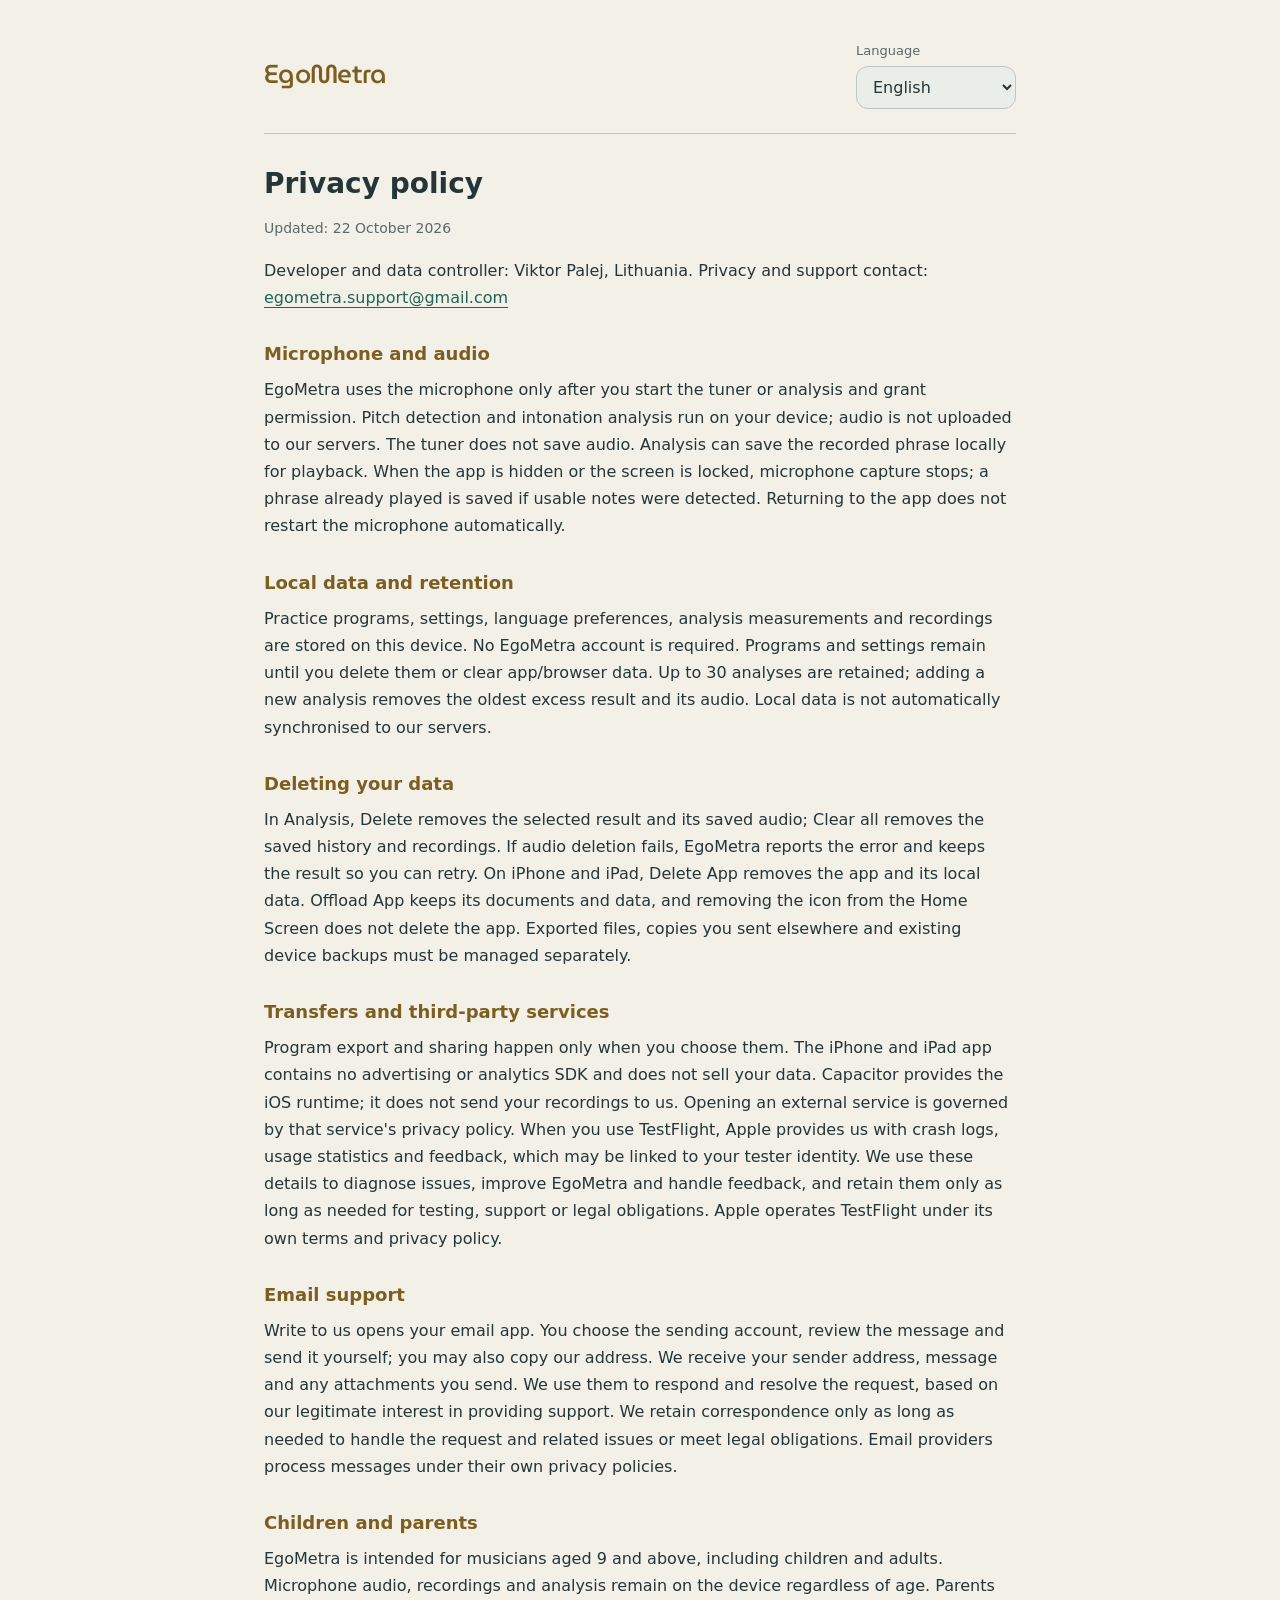
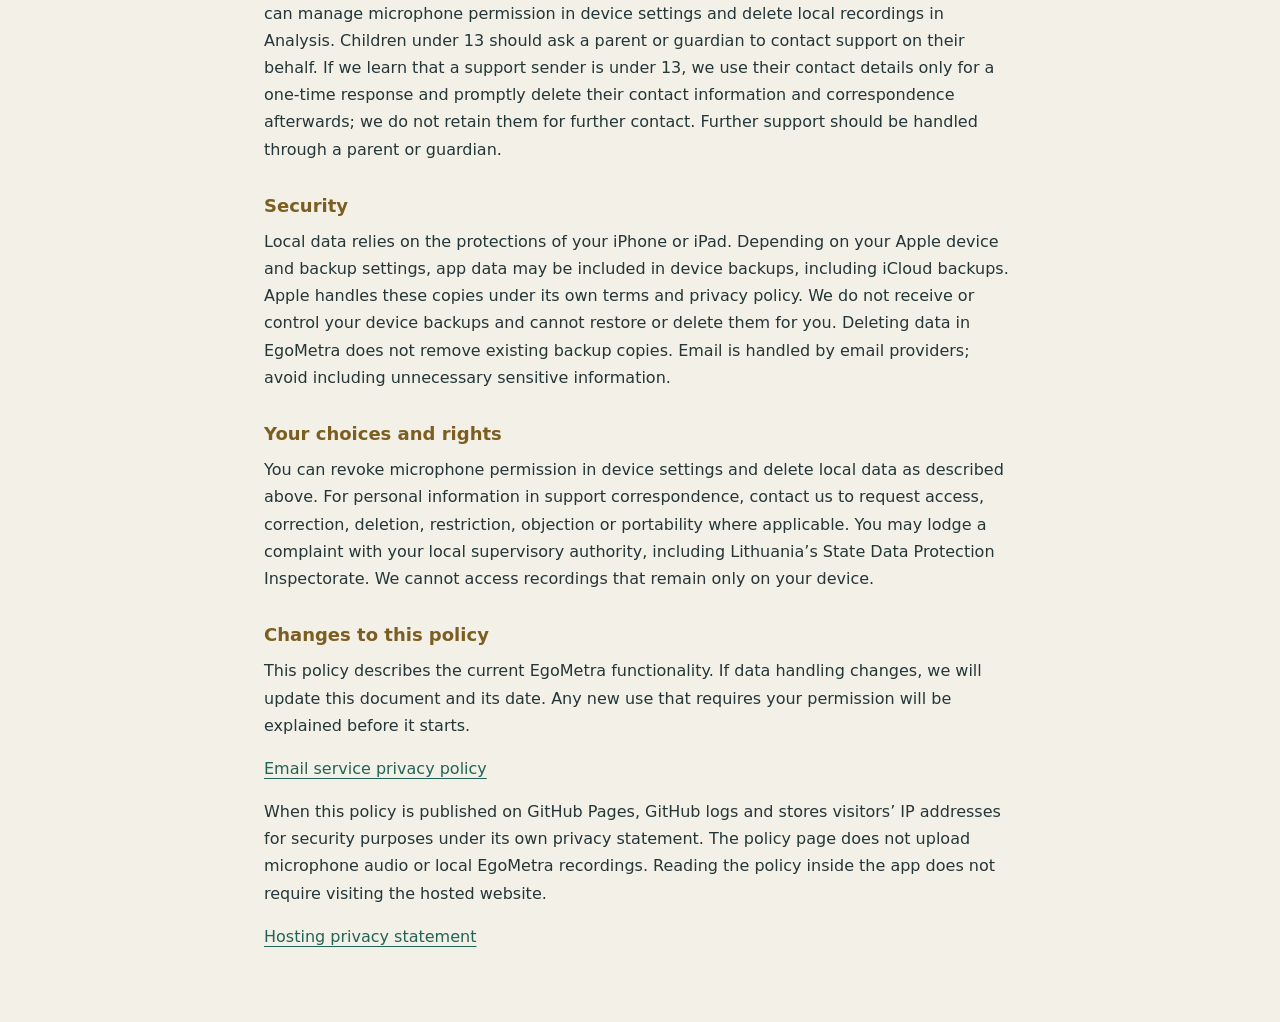
==== ios/privacy/index.html @ a22be8fb "Add iPhone and iPad support and privacy pages" ====
<!doctype html>
<html lang="en">
<head>
  <meta charset="utf-8">
  <meta name="viewport" content="width=device-width,initial-scale=1">
  <meta name="color-scheme" content="dark light">
  <meta name="description" content="EgoMetra privacy policy: microphone, local recordings, deletion and email support.">
  <title>EgoMetra · Privacy policy</title>
  <link rel="preload" href="assets/fonts/museomoderno-500-brand.ttf?v=108" as="font" type="font/ttf" crossorigin>
  <link rel="stylesheet" href="assets/css/privacy.css">
  <link rel="stylesheet" href="assets/css/brand.css?v=108">
</head>
<body>
  <main class="policy-shell">
    <header class="policy-header"><h1 class="brand-wordmark" translate="no">EgoMetra</h1><div class="language-control"><label id="privacy-language-label" for="privacy-language">Language</label><select id="privacy-language"></select></div></header>
    <article id="privacy-document"><h2>Privacy policy</h2><p class="privacy-updated">Updated: 22 October 2026</p><p>Developer and data controller: Viktor Palej, Lithuania. Privacy and support contact: <a href="mailto:egometra.support@gmail.com">egometra.support@gmail.com</a></p><h3>Microphone and audio</h3><p>EgoMetra uses the microphone only after you start the tuner or analysis and grant permission. Pitch detection and intonation analysis run on your device; audio is not uploaded to our servers. The tuner does not save audio. Analysis can save the recorded phrase locally for playback. When the app is hidden or the screen is locked, microphone capture stops; a phrase already played is saved if usable notes were detected. Returning to the app does not restart the microphone automatically.</p><h3>Local data and retention</h3><p>Practice programs, settings, language preferences, analysis measurements and recordings are stored on this device. No EgoMetra account is required. Programs and settings remain until you delete them or clear app/browser data. Up to 30 analyses are retained; adding a new analysis removes the oldest excess result and its audio. Local data is not automatically synchronised to our servers.</p><h3>Deleting your data</h3><p>In Analysis, Delete removes the selected result and its saved audio; Clear all removes the saved history and recordings. If audio deletion fails, EgoMetra reports the error and keeps the result so you can retry. On iPhone and iPad, Delete App removes the app and its local data. Offload App keeps its documents and data, and removing the icon from the Home Screen does not delete the app. Exported files, copies you sent elsewhere and existing device backups must be managed separately.</p><h3>Transfers and third-party services</h3><p>Program export and sharing happen only when you choose them. The iPhone and iPad app contains no advertising or analytics SDK and does not sell your data. Capacitor provides the iOS runtime; it does not send your recordings to us. Opening an external service is governed by that service&#39;s privacy policy. When you use TestFlight, Apple provides us with crash logs, usage statistics and feedback, which may be linked to your tester identity. We use these details to diagnose issues, improve EgoMetra and handle feedback, and retain them only as long as needed for testing, support or legal obligations. Apple operates TestFlight under its own terms and privacy policy.</p><h3>Email support</h3><p>Write to us opens your email app. You choose the sending account, review the message and send it yourself; you may also copy our address. We receive your sender address, message and any attachments you send. We use them to respond and resolve the request, based on our legitimate interest in providing support. We retain correspondence only as long as needed to handle the request and related issues or meet legal obligations. Email providers process messages under their own privacy policies.</p><h3>Children and parents</h3><p>EgoMetra is intended for musicians aged 9 and above, including children and adults. Microphone audio, recordings and analysis remain on the device regardless of age. Parents can manage microphone permission in device settings and delete local recordings in Analysis. Children under 13 should ask a parent or guardian to contact support on their behalf. If we learn that a support sender is under 13, we use their contact details only for a one-time response and promptly delete their contact information and correspondence afterwards; we do not retain them for further contact. Further support should be handled through a parent or guardian.</p><h3>Security</h3><p>Local data relies on the protections of your iPhone or iPad. Depending on your Apple device and backup settings, app data may be included in device backups, including iCloud backups. Apple handles these copies under its own terms and privacy policy. We do not receive or control your device backups and cannot restore or delete them for you. Deleting data in EgoMetra does not remove existing backup copies. Email is handled by email providers; avoid including unnecessary sensitive information.</p><h3>Your choices and rights</h3><p>You can revoke microphone permission in device settings and delete local data as described above. For personal information in support correspondence, contact us to request access, correction, deletion, restriction, objection or portability where applicable. You may lodge a complaint with your local supervisory authority, including Lithuania’s State Data Protection Inspectorate. We cannot access recordings that remain only on your device.</p><h3>Changes to this policy</h3><p>This policy describes the current EgoMetra functionality. If data handling changes, we will update this document and its date. Any new use that requires your permission will be explained before it starts.</p><p><a href="https://policies.google.com/privacy" target="_blank" rel="noopener noreferrer">Email service privacy policy</a></p><p>When this policy is published on GitHub Pages, GitHub logs and stores visitors’ IP addresses for security purposes under its own privacy statement. The policy page does not upload microphone audio or local EgoMetra recordings. Reading the policy inside the app does not require visiting the hosted website.</p><p><a href="https://docs.github.com/en/site-policy/privacy-policies/github-general-privacy-statement" target="_blank" rel="noopener noreferrer">Hosting privacy statement</a></p></article>
  </main>
  <script src="assets/js/privacy-content.js?v=ios16"></script>
  <script src="assets/js/privacy-page.js"></script>
</body>
</html>
---- ios/privacy/assets/css/privacy.css ----
:root{color-scheme:dark;--bg:#0a0f13;--card:#111c20;--text:#ece9df;--muted:#aab7b9;--gold:#d7b669;--border:#34464a}
*{box-sizing:border-box}
body{margin:0;background:var(--bg);color:var(--text);font:16px/1.7 system-ui,-apple-system,BlinkMacSystemFont,"Segoe UI",sans-serif}
.policy-shell{max-width:800px;margin:0 auto;padding:40px 24px 56px}
.policy-header{display:flex;align-items:center;justify-content:space-between;gap:24px;border-bottom:1px solid var(--border);padding-bottom:24px;margin-bottom:32px}
h1{font-size:26px;letter-spacing:.025em;margin:0;color:var(--gold)}
h2{font-size:28px;line-height:1.25;margin:0 0 16px}
h3{font-size:18px;line-height:1.4;margin:30px 0 10px;color:var(--gold)}
p{margin:0 0 16px}
a{color:#86c9bc;text-underline-offset:4px;overflow-wrap:anywhere}
.privacy-updated{font-size:14px;color:var(--muted)}
.language-control{display:flex;flex-direction:column;gap:4px;min-width:160px}
label{color:var(--muted);font-size:13px}
select{font:inherit;line-height:1.3;background:var(--card);color:var(--text);border:1px solid var(--border);border-radius:12px;padding:10px 12px;width:100%}
:focus-visible{outline:2px solid var(--gold);outline-offset:4px}
@media(max-width:420px){.policy-shell{padding:24px 18px 40px}.policy-header{align-items:flex-start;gap:16px}.language-control{min-width:130px}h1{font-size:22px}h2{font-size:25px}}
@media(prefers-color-scheme:light){:root{color-scheme:light;--bg:#f3f0e8;--card:#e9eee9;--text:#243638;--muted:#596a6b;--gold:#7c5e21;--border:#bac8c6}a{color:#216457}}
---- ios/privacy/assets/css/brand.css ----
/* Local wordmark font. Keep interface copy and the native launcher artwork
   independent of the product name. The font contains only EgoMetra glyphs. */
@font-face{
  font-family:"EgoMetra Wordmark";
  src:url("../fonts/museomoderno-500-brand.ttf?v=108") format("truetype");
  font-style:normal;
  font-weight:500;
  font-display:block;
}
.brand .brand-wordmark,
#about-panel .about-card .brand-wordmark,
.policy-header .brand-wordmark{
  font-family:"EgoMetra Wordmark",sans-serif;
  font-style:normal;
  font-weight:500;
  font-synthesis:none;
  font-kerning:normal;
  letter-spacing:-.025em;
  line-height:1.25;
  white-space:nowrap;
}
.brand .brand-wordmark{letter-spacing:-.015em}
#about-panel .about-card .brand-wordmark{font-size:32px}
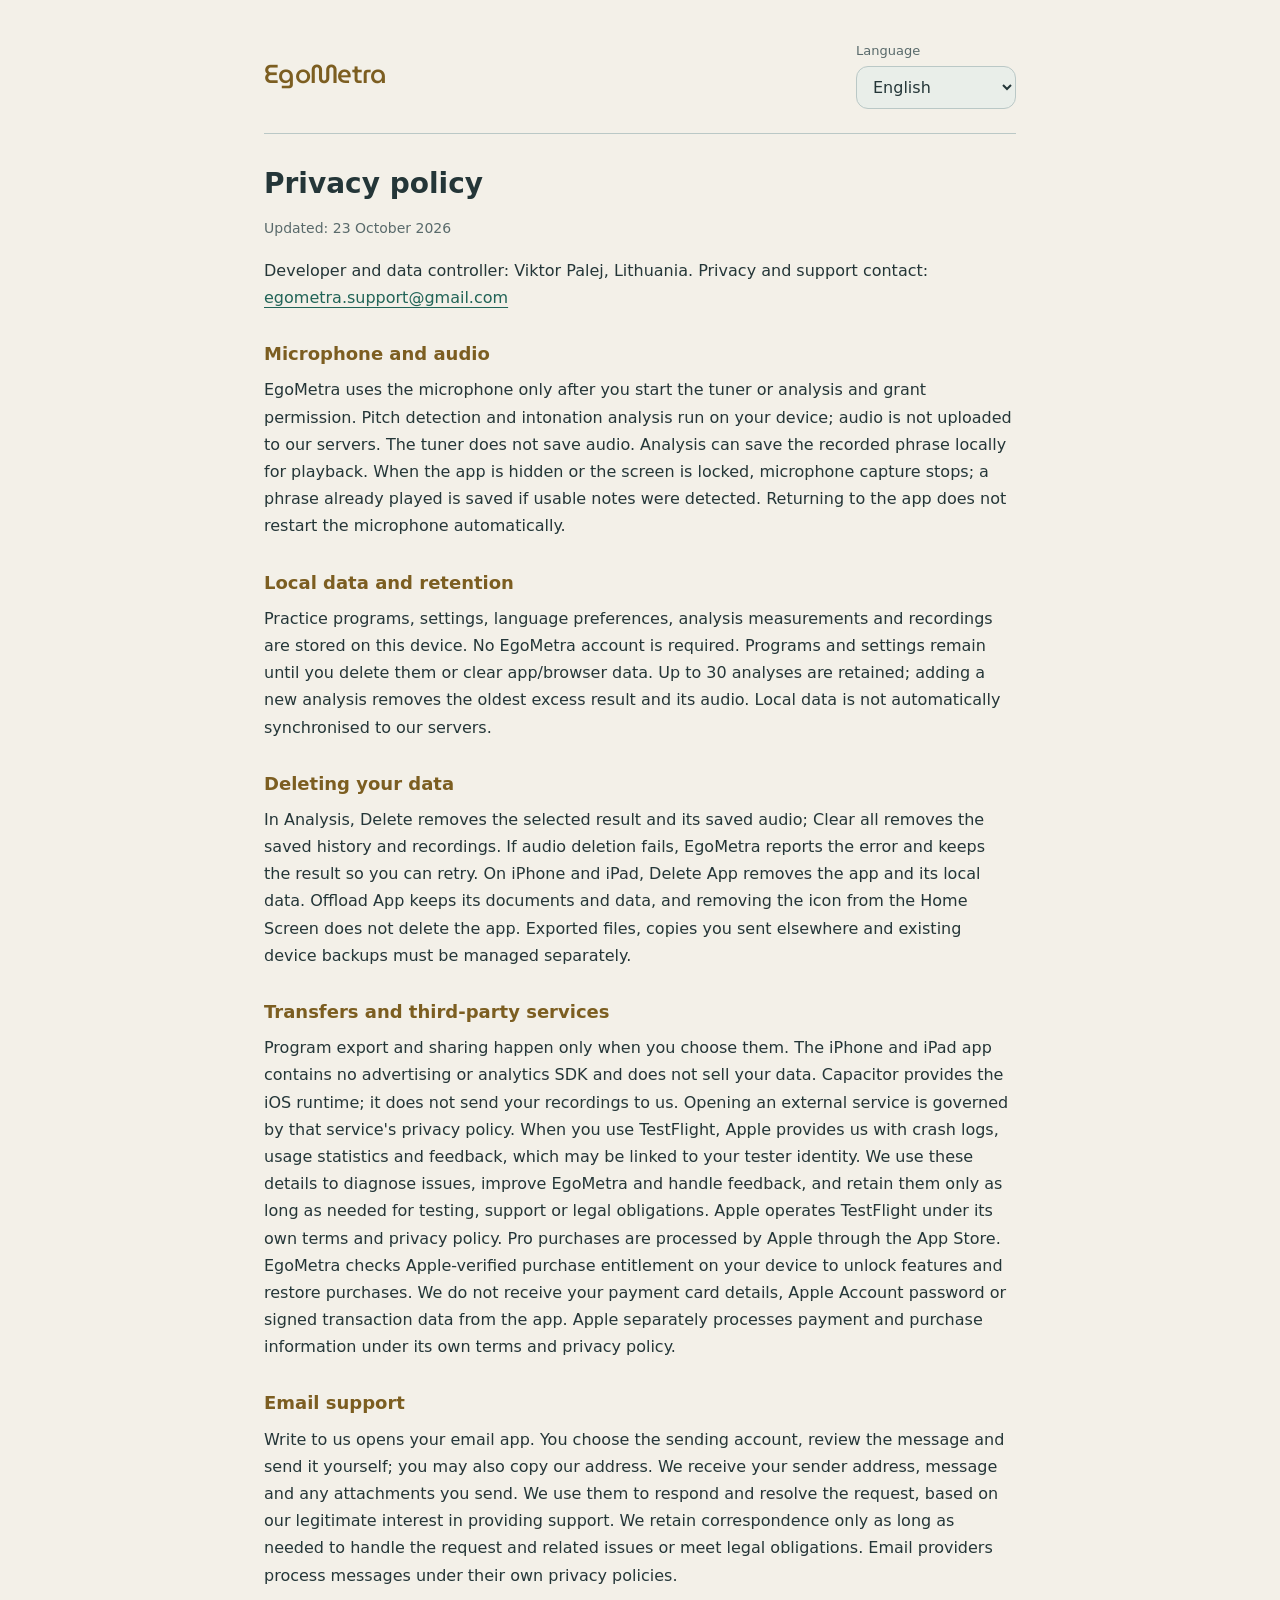
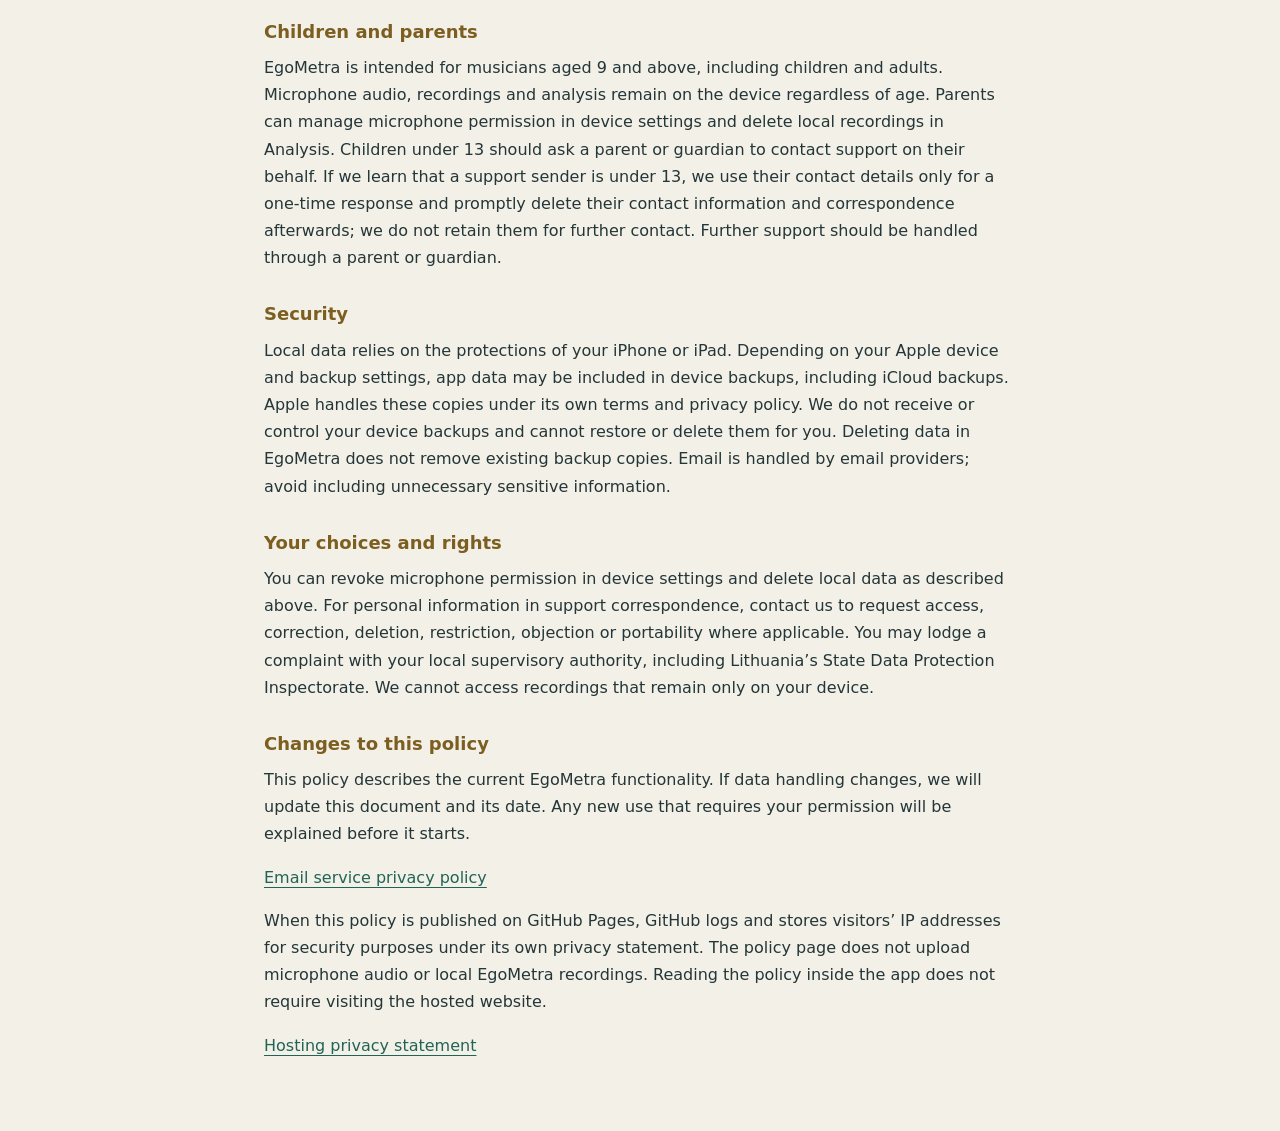
==== commit c73d0955: "Explain Apple Pro purchases and restore privacy" ====
--- a/ios/privacy/index.html
+++ b/ios/privacy/index.html
@@ -13,9 +13,9 @@
 <body>
   <main class="policy-shell">
     <header class="policy-header"><h1 class="brand-wordmark" translate="no">EgoMetra</h1><div class="language-control"><label id="privacy-language-label" for="privacy-language">Language</label><select id="privacy-language"></select></div></header>
-    <article id="privacy-document"><h2>Privacy policy</h2><p class="privacy-updated">Updated: 22 October 2026</p><p>Developer and data controller: Viktor Palej, Lithuania. Privacy and support contact: <a href="mailto:egometra.support@gmail.com">egometra.support@gmail.com</a></p><h3>Microphone and audio</h3><p>EgoMetra uses the microphone only after you start the tuner or analysis and grant permission. Pitch detection and intonation analysis run on your device; audio is not uploaded to our servers. The tuner does not save audio. Analysis can save the recorded phrase locally for playback. When the app is hidden or the screen is locked, microphone capture stops; a phrase already played is saved if usable notes were detected. Returning to the app does not restart the microphone automatically.</p><h3>Local data and retention</h3><p>Practice programs, settings, language preferences, analysis measurements and recordings are stored on this device. No EgoMetra account is required. Programs and settings remain until you delete them or clear app/browser data. Up to 30 analyses are retained; adding a new analysis removes the oldest excess result and its audio. Local data is not automatically synchronised to our servers.</p><h3>Deleting your data</h3><p>In Analysis, Delete removes the selected result and its saved audio; Clear all removes the saved history and recordings. If audio deletion fails, EgoMetra reports the error and keeps the result so you can retry. On iPhone and iPad, Delete App removes the app and its local data. Offload App keeps its documents and data, and removing the icon from the Home Screen does not delete the app. Exported files, copies you sent elsewhere and existing device backups must be managed separately.</p><h3>Transfers and third-party services</h3><p>Program export and sharing happen only when you choose them. The iPhone and iPad app contains no advertising or analytics SDK and does not sell your data. Capacitor provides the iOS runtime; it does not send your recordings to us. Opening an external service is governed by that service&#39;s privacy policy. When you use TestFlight, Apple provides us with crash logs, usage statistics and feedback, which may be linked to your tester identity. We use these details to diagnose issues, improve EgoMetra and handle feedback, and retain them only as long as needed for testing, support or legal obligations. Apple operates TestFlight under its own terms and privacy policy.</p><h3>Email support</h3><p>Write to us opens your email app. You choose the sending account, review the message and send it yourself; you may also copy our address. We receive your sender address, message and any attachments you send. We use them to respond and resolve the request, based on our legitimate interest in providing support. We retain correspondence only as long as needed to handle the request and related issues or meet legal obligations. Email providers process messages under their own privacy policies.</p><h3>Children and parents</h3><p>EgoMetra is intended for musicians aged 9 and above, including children and adults. Microphone audio, recordings and analysis remain on the device regardless of age. Parents can manage microphone permission in device settings and delete local recordings in Analysis. Children under 13 should ask a parent or guardian to contact support on their behalf. If we learn that a support sender is under 13, we use their contact details only for a one-time response and promptly delete their contact information and correspondence afterwards; we do not retain them for further contact. Further support should be handled through a parent or guardian.</p><h3>Security</h3><p>Local data relies on the protections of your iPhone or iPad. Depending on your Apple device and backup settings, app data may be included in device backups, including iCloud backups. Apple handles these copies under its own terms and privacy policy. We do not receive or control your device backups and cannot restore or delete them for you. Deleting data in EgoMetra does not remove existing backup copies. Email is handled by email providers; avoid including unnecessary sensitive information.</p><h3>Your choices and rights</h3><p>You can revoke microphone permission in device settings and delete local data as described above. For personal information in support correspondence, contact us to request access, correction, deletion, restriction, objection or portability where applicable. You may lodge a complaint with your local supervisory authority, including Lithuania’s State Data Protection Inspectorate. We cannot access recordings that remain only on your device.</p><h3>Changes to this policy</h3><p>This policy describes the current EgoMetra functionality. If data handling changes, we will update this document and its date. Any new use that requires your permission will be explained before it starts.</p><p><a href="https://policies.google.com/privacy" target="_blank" rel="noopener noreferrer">Email service privacy policy</a></p><p>When this policy is published on GitHub Pages, GitHub logs and stores visitors’ IP addresses for security purposes under its own privacy statement. The policy page does not upload microphone audio or local EgoMetra recordings. Reading the policy inside the app does not require visiting the hosted website.</p><p><a href="https://docs.github.com/en/site-policy/privacy-policies/github-general-privacy-statement" target="_blank" rel="noopener noreferrer">Hosting privacy statement</a></p></article>
+    <article id="privacy-document"><h2>Privacy policy</h2><p class="privacy-updated">Updated: 23 October 2026</p><p>Developer and data controller: Viktor Palej, Lithuania. Privacy and support contact: <a href="mailto:egometra.support@gmail.com">egometra.support@gmail.com</a></p><h3>Microphone and audio</h3><p>EgoMetra uses the microphone only after you start the tuner or analysis and grant permission. Pitch detection and intonation analysis run on your device; audio is not uploaded to our servers. The tuner does not save audio. Analysis can save the recorded phrase locally for playback. When the app is hidden or the screen is locked, microphone capture stops; a phrase already played is saved if usable notes were detected. Returning to the app does not restart the microphone automatically.</p><h3>Local data and retention</h3><p>Practice programs, settings, language preferences, analysis measurements and recordings are stored on this device. No EgoMetra account is required. Programs and settings remain until you delete them or clear app/browser data. Up to 30 analyses are retained; adding a new analysis removes the oldest excess result and its audio. Local data is not automatically synchronised to our servers.</p><h3>Deleting your data</h3><p>In Analysis, Delete removes the selected result and its saved audio; Clear all removes the saved history and recordings. If audio deletion fails, EgoMetra reports the error and keeps the result so you can retry. On iPhone and iPad, Delete App removes the app and its local data. Offload App keeps its documents and data, and removing the icon from the Home Screen does not delete the app. Exported files, copies you sent elsewhere and existing device backups must be managed separately.</p><h3>Transfers and third-party services</h3><p>Program export and sharing happen only when you choose them. The iPhone and iPad app contains no advertising or analytics SDK and does not sell your data. Capacitor provides the iOS runtime; it does not send your recordings to us. Opening an external service is governed by that service&#39;s privacy policy. When you use TestFlight, Apple provides us with crash logs, usage statistics and feedback, which may be linked to your tester identity. We use these details to diagnose issues, improve EgoMetra and handle feedback, and retain them only as long as needed for testing, support or legal obligations. Apple operates TestFlight under its own terms and privacy policy. Pro purchases are processed by Apple through the App Store. EgoMetra checks Apple-verified purchase entitlement on your device to unlock features and restore purchases. We do not receive your payment card details, Apple Account password or signed transaction data from the app. Apple separately processes payment and purchase information under its own terms and privacy policy.</p><h3>Email support</h3><p>Write to us opens your email app. You choose the sending account, review the message and send it yourself; you may also copy our address. We receive your sender address, message and any attachments you send. We use them to respond and resolve the request, based on our legitimate interest in providing support. We retain correspondence only as long as needed to handle the request and related issues or meet legal obligations. Email providers process messages under their own privacy policies.</p><h3>Children and parents</h3><p>EgoMetra is intended for musicians aged 9 and above, including children and adults. Microphone audio, recordings and analysis remain on the device regardless of age. Parents can manage microphone permission in device settings and delete local recordings in Analysis. Children under 13 should ask a parent or guardian to contact support on their behalf. If we learn that a support sender is under 13, we use their contact details only for a one-time response and promptly delete their contact information and correspondence afterwards; we do not retain them for further contact. Further support should be handled through a parent or guardian.</p><h3>Security</h3><p>Local data relies on the protections of your iPhone or iPad. Depending on your Apple device and backup settings, app data may be included in device backups, including iCloud backups. Apple handles these copies under its own terms and privacy policy. We do not receive or control your device backups and cannot restore or delete them for you. Deleting data in EgoMetra does not remove existing backup copies. Email is handled by email providers; avoid including unnecessary sensitive information.</p><h3>Your choices and rights</h3><p>You can revoke microphone permission in device settings and delete local data as described above. For personal information in support correspondence, contact us to request access, correction, deletion, restriction, objection or portability where applicable. You may lodge a complaint with your local supervisory authority, including Lithuania’s State Data Protection Inspectorate. We cannot access recordings that remain only on your device.</p><h3>Changes to this policy</h3><p>This policy describes the current EgoMetra functionality. If data handling changes, we will update this document and its date. Any new use that requires your permission will be explained before it starts.</p><p><a href="https://policies.google.com/privacy" target="_blank" rel="noopener noreferrer">Email service privacy policy</a></p><p>When this policy is published on GitHub Pages, GitHub logs and stores visitors’ IP addresses for security purposes under its own privacy statement. The policy page does not upload microphone audio or local EgoMetra recordings. Reading the policy inside the app does not require visiting the hosted website.</p><p><a href="https://docs.github.com/en/site-policy/privacy-policies/github-general-privacy-statement" target="_blank" rel="noopener noreferrer">Hosting privacy statement</a></p></article>
   </main>
-  <script src="assets/js/privacy-content.js?v=ios16"></script>
+  <script src="assets/js/privacy-content.js?v=ios17"></script>
   <script src="assets/js/privacy-page.js"></script>
 </body>
 </html>
